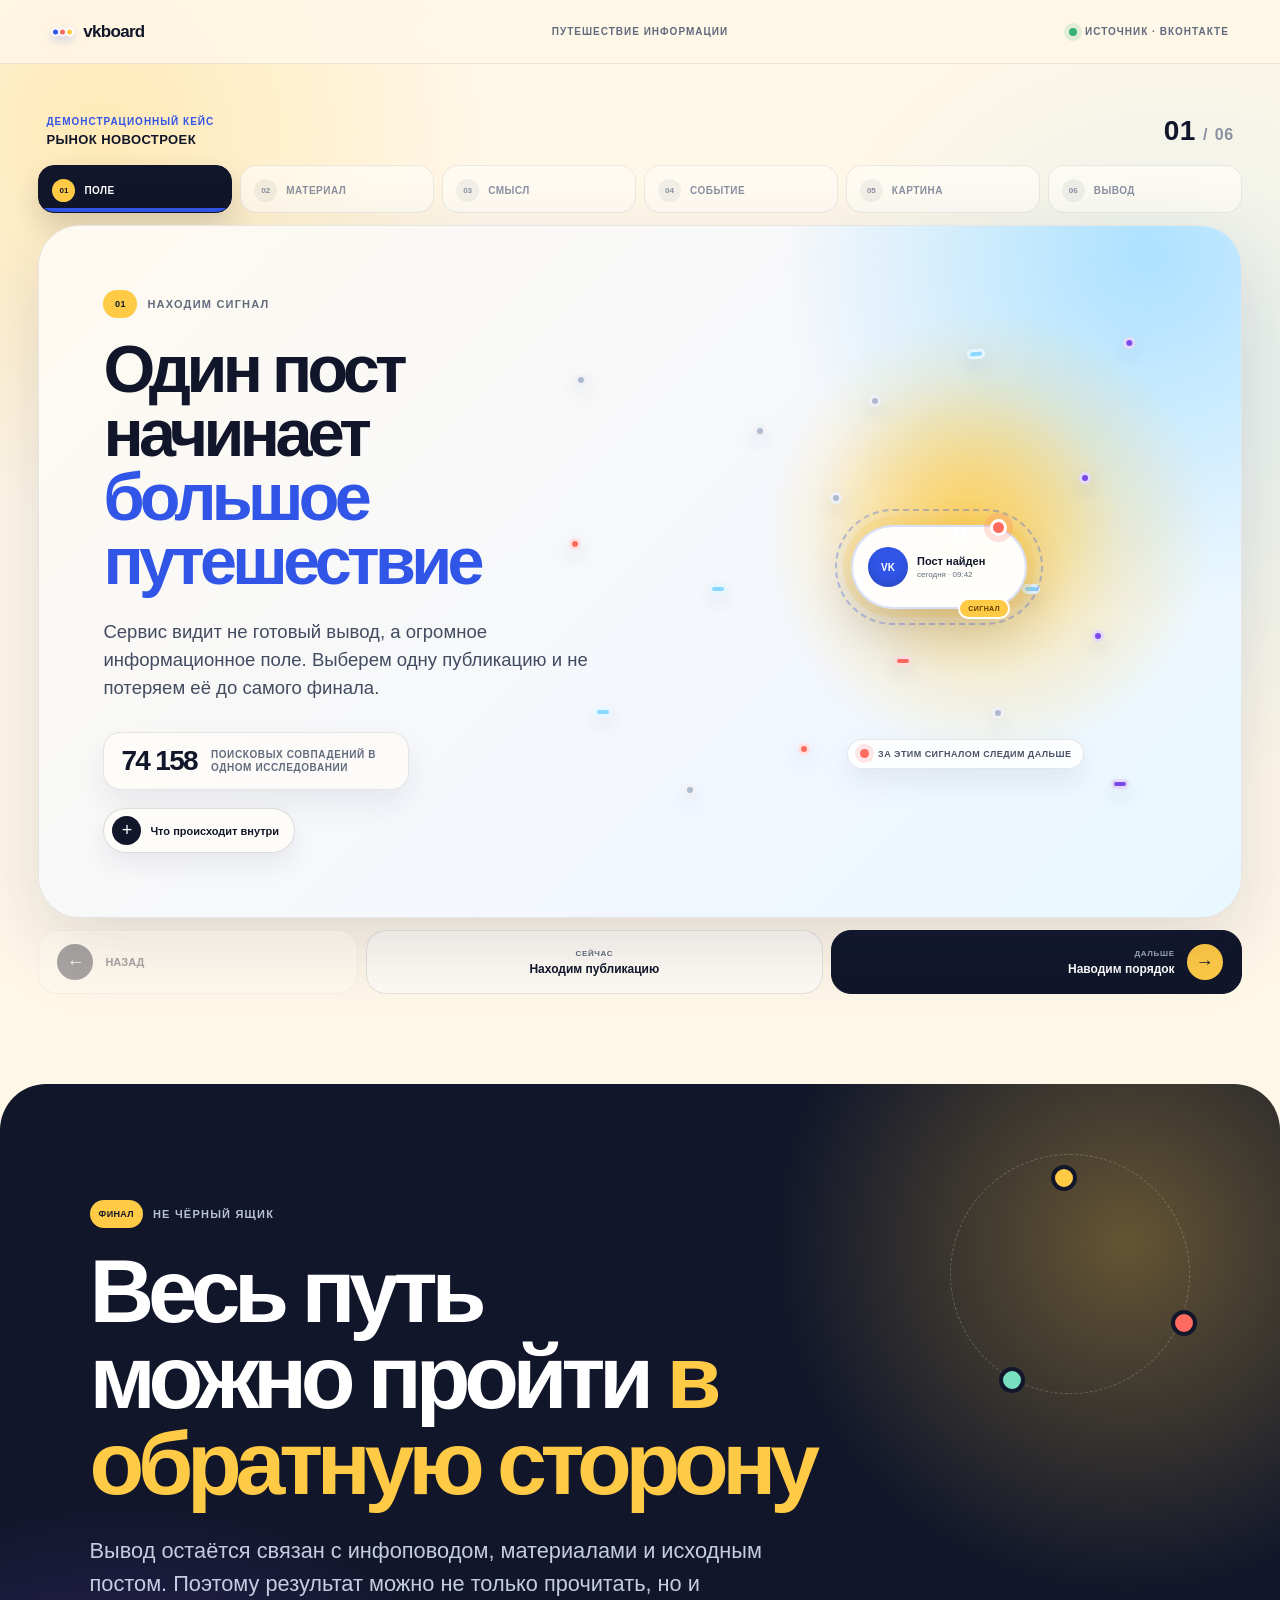
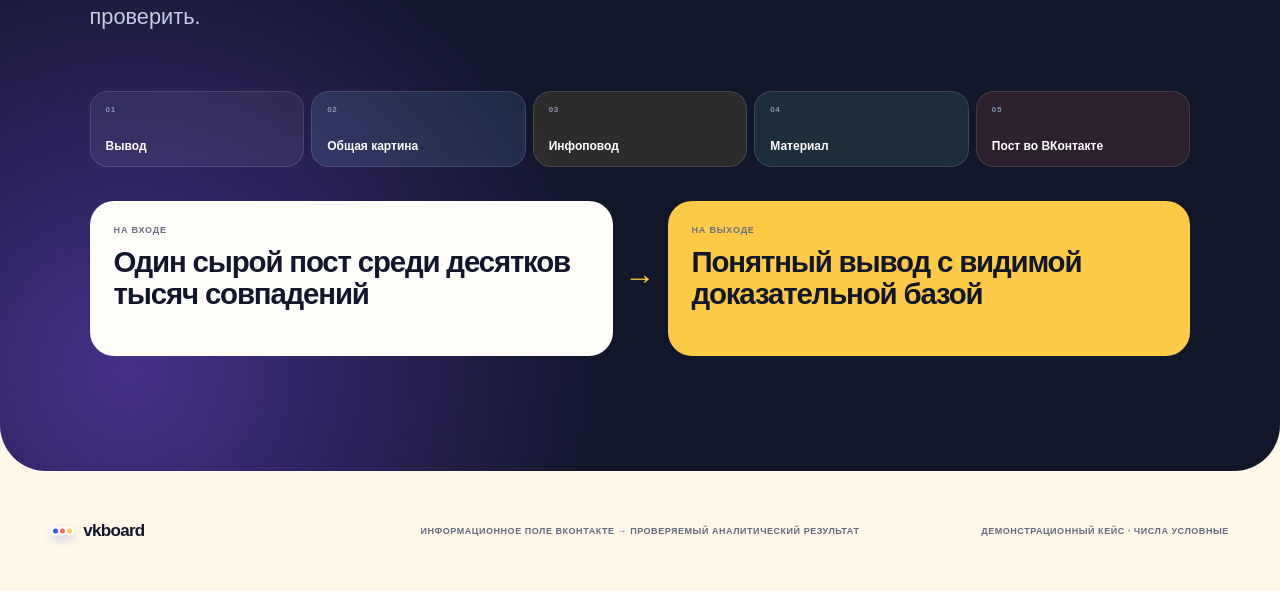
==== web/service-flow/v2/index.html @ 30c7b498 "Publish mobile-first service flow v2" ====
<!doctype html>
<html lang="ru">
  <head>
    <meta charset="utf-8" />
    <meta name="viewport" content="width=device-width, initial-scale=1" />
    <meta
      http-equiv="Content-Security-Policy"
      content="default-src 'none'; base-uri 'none'; form-action 'none'; connect-src 'none'; img-src 'self' data:; font-src 'self'; script-src 'self'; style-src 'self'; object-src 'none'; frame-src 'none'; media-src 'none'; worker-src 'none'; manifest-src 'none'"
    />
    <meta name="referrer" content="no-referrer" />
    <meta
      name="description"
      content="Путь одного поста во ВКонтакте — от поискового совпадения до проверяемого аналитического вывода vkboard."
    />
    <meta name="theme-color" content="#fff7e6" />
    <title>Как работает vkboard — путешествие одной публикации</title>
    <link rel="stylesheet" href="./styles.css" />
    <script src="./script.js" defer></script>
  </head>
  <body data-stage="0" data-direction="next">
    <a class="skip-link" href="#journey">Перейти к истории</a>

    <header class="site-header">
      <a class="brand" href="#journey" aria-label="vkboard — к началу истории">
        <span class="brand-mark" aria-hidden="true"><i></i><i></i><i></i></span>
        <span>vkboard</span>
      </a>
      <p class="header-note">Путешествие информации</p>
      <p class="header-source"><span aria-hidden="true"></span> Источник · ВКонтакте</p>
    </header>

    <main>
      <section class="journey" id="journey" aria-labelledby="journey-title">
        <div class="journey-shell">
          <div class="journey-topline">
            <div>
              <p class="route-kicker">Демонстрационный кейс</p>
              <p class="route-topic">Рынок новостроек</p>
            </div>
            <p class="route-counter" aria-live="polite">
              <span id="stage-number">01</span><i>/</i>06
            </p>
          </div>

          <ol class="stage-progress" aria-label="Этапы пути информации">
            <li class="is-active">
              <button type="button" data-stage-target="0" aria-current="step">
                <span>01</span><strong>Поле</strong>
              </button>
            </li>
            <li>
              <button type="button" data-stage-target="1">
                <span>02</span><strong>Материал</strong>
              </button>
            </li>
            <li>
              <button type="button" data-stage-target="2">
                <span>03</span><strong>Смысл</strong>
              </button>
            </li>
            <li>
              <button type="button" data-stage-target="3">
                <span>04</span><strong>Событие</strong>
              </button>
            </li>
            <li>
              <button type="button" data-stage-target="4">
                <span>05</span><strong>Картина</strong>
              </button>
            </li>
            <li>
              <button type="button" data-stage-target="5">
                <span>06</span><strong>Вывод</strong>
              </button>
            </li>
          </ol>

          <div class="stage-viewport" aria-live="polite">
            <article class="step story-stage stage-field is-active" data-stage="0">
              <div class="stage-copy">
                <p class="eyebrow"><span>01</span> Находим сигнал</p>
                <h1 id="journey-title">Один пост начинает <em>большое путешествие</em></h1>
                <p class="stage-lead">
                  Сервис видит не готовый вывод, а огромное информационное поле.
                  Выберем одну публикацию и не потеряем её до самого финала.
                </p>
                <div class="stage-fact">
                  <strong>74 158</strong>
                  <span>поисковых совпадений в одном исследовании</span>
                </div>
              </div>

              <div class="stage-visual field-visual" aria-hidden="true">
                <div class="field-sun"></div>
                <div class="field-cloud">
                  <i></i><i></i><i></i><i></i><i></i><i></i><i></i><i></i><i></i>
                  <i></i><i></i><i></i><i></i><i></i><i></i><i></i><i></i><i></i>
                </div>
                <p class="visual-callout callout-field"><span></span> За этим сигналом следим дальше</p>
                <div class="traveler-anchor anchor-field" data-traveler-anchor>
                  <article class="tracked-card">
                    <span class="traveler-orbit"></span>
                    <span class="traveler-spark" aria-hidden="true"></span>
                    <div class="traveler-core">
                      <span class="traveler-icon">VK</span>
                      <p>
                        <strong id="traveler-title">Пост найден</strong>
                        <small id="traveler-note">сегодня · 09:42</small>
                      </p>
                    </div>
                    <span class="traveler-status" id="traveler-status">Сигнал</span>
                  </article>
                </div>
              </div>

              <button
                class="details-trigger"
                type="button"
                data-details="0"
                aria-haspopup="dialog"
                aria-controls="stage-details"
              >
                <span aria-hidden="true">+</span> Что происходит внутри
              </button>
            </article>

            <article class="step story-stage stage-material" data-stage="1" aria-hidden="true">
              <div class="stage-copy">
                <p class="eyebrow"><span>02</span> Наводим порядок</p>
                <h2>Из шума получается <em>полезный материал</em></h2>
                <p class="stage-lead">
                  Сервис очищает текст, проверяет связь с темой и складывает точные
                  повторы вместе — без потери истории распространения.
                </p>
                <ul class="stage-pills" aria-label="Результат этапа">
                  <li>релевантно теме</li>
                  <li>1 · Уникальный материал</li>
                  <li>5 размещений</li>
                  <li>4 источника</li>
                </ul>
              </div>

              <div class="stage-visual material-visual" aria-hidden="true">
                <div class="echo-card echo-one"><i></i><i></i><i></i></div>
                <div class="echo-card echo-two"><i></i><i></i><i></i></div>
                <div class="echo-card echo-three"><i></i><i></i><i></i></div>
                <div class="echo-card echo-four"><i></i><i></i><i></i></div>
                <div class="filter-ring"><span>повторы вместе</span></div>
                <div class="traveler-anchor anchor-material" data-traveler-anchor></div>
                <p class="visual-callout callout-material">Пять размещений <b>≠</b> пять фактов</p>
              </div>

              <button
                class="details-trigger"
                type="button"
                data-details="1"
                aria-haspopup="dialog"
                aria-controls="stage-details"
              >
                <span aria-hidden="true">+</span> Что происходит внутри
              </button>
            </article>

            <article class="step story-stage stage-meaning" data-stage="2" aria-hidden="true">
              <div class="stage-copy">
                <p class="eyebrow"><span>03</span> Добавляем смысл</p>
                <h2>Текст обретает <em>характер</em></h2>
                <p class="stage-lead">
                  Публикация становится структурированной информацией: понятно,
                  о чём она, для кого и в каком контексте важна.
                </p>
                <p class="stage-quote">Не просто набор слов — часть исследуемой темы.</p>
              </div>

              <div class="stage-visual meaning-visual" aria-hidden="true">
                <div class="meaning-orbit orbit-a"></div>
                <div class="meaning-orbit orbit-b"></div>
                <span class="meaning-chip chip-a">Доступность покупки</span>
                <span class="meaning-chip chip-b">Ипотека</span>
                <span class="meaning-chip chip-c">Покупатели жилья</span>
                <span class="meaning-chip chip-d">Москва</span>
                <span class="meaning-chip chip-e">Анализ рынка</span>
                <div class="traveler-anchor anchor-meaning" data-traveler-anchor></div>
              </div>

              <button
                class="details-trigger"
                type="button"
                data-details="2"
                aria-haspopup="dialog"
                aria-controls="stage-details"
              >
                <span aria-hidden="true">+</span> Что происходит внутри
              </button>
            </article>

            <article class="step story-stage stage-event" data-stage="3" aria-hidden="true">
              <div class="stage-copy">
                <p class="eyebrow"><span>04</span> Собираем событие</p>
                <h2>Разные тексты. <em>Один инфоповод.</em></h2>
                <p class="stage-lead">
                  Другие источники рассказывают о том же своими словами. Сервис
                  притягивает связанные материалы и собирает событие целиком.
                </p>
                <div class="event-stats">
                  <p><strong>8</strong><span>материалов</span></p>
                  <p><strong>17</strong><span>размещений</span></p>
                  <p><strong>11</strong><span>источников</span></p>
                </div>
              </div>

              <div class="stage-visual event-visual" aria-hidden="true">
                <div class="event-ray ray-a"></div>
                <div class="event-ray ray-b"></div>
                <div class="event-ray ray-c"></div>
                <article class="source-bubble bubble-a"><span>Медиа</span><strong>Спрос на ипотеку охлаждается</strong></article>
                <article class="source-bubble bubble-b"><span>Эксперт</span><strong>Одобрение кредита стало сложнее</strong></article>
                <article class="source-bubble bubble-c"><span>Сообщество</span><strong>Покупатели обсуждают отказы</strong></article>
                <div class="traveler-anchor anchor-event" data-traveler-anchor></div>
                <p class="event-name"><span>Инфоповод</span> Банки стали чаще отказывать покупателям в ипотеке</p>
              </div>

              <button
                class="details-trigger"
                type="button"
                data-details="3"
                aria-haspopup="dialog"
                aria-controls="stage-details"
              >
                <span aria-hidden="true">+</span> Что происходит внутри
              </button>
            </article>

            <article class="step story-stage stage-map" data-stage="4" aria-hidden="true">
              <div class="stage-copy">
                <p class="eyebrow"><span>05</span> Меняем масштаб</p>
                <h2>Теперь видно <em>всю повестку</em></h2>
                <p class="stage-lead">
                  Камера отъезжает: один инфоповод становится узлом большой карты.
                  Наш материал остаётся подсвеченным внутри своего направления.
                </p>
                <div class="scale-story" aria-label="Масштаб исследования">
                  <span><strong>74 158</strong> совпадений</span>
                  <i>→</i>
                  <span><strong>1 000</strong> материалов</span>
                  <i>→</i>
                  <span><strong>287</strong> инфоповодов</span>
                </div>
              </div>

              <div class="stage-visual map-visual" aria-hidden="true">
                <div class="agenda-island island-trust"><strong>Доверие</strong><i></i><i></i><i></i><i></i></div>
                <div class="agenda-island island-access"><strong>Доступность покупки</strong><i></i><i></i><i></i><i></i><i></i></div>
                <div class="agenda-island island-future"><strong>Будущая среда</strong><i></i><i></i><i></i></div>
                <div class="traveler-anchor anchor-map" data-traveler-anchor></div>
                <p class="visual-callout callout-map"><span></span> Наш материал всё ещё здесь</p>
              </div>

              <button
                class="details-trigger"
                type="button"
                data-details="4"
                aria-haspopup="dialog"
                aria-controls="stage-details"
              >
                <span aria-hidden="true">+</span> Что происходит внутри
              </button>
            </article>

            <article class="step story-stage stage-insight" data-stage="5" aria-hidden="true">
              <div class="stage-copy">
                <p class="eyebrow"><span>06</span> Получаем решение</p>
                <h2>Картина становится <em>понятным действием</em></h2>
                <p class="stage-lead">
                  Ценность не в классификации самой по себе. Сервис связывает
                  наблюдение, его смысл для задачи и возможный следующий шаг.
                </p>
                <p class="proof-note"><span>✓</span> Доказательная база · источник вывода можно открыть и проверить</p>
              </div>

              <div class="stage-visual insight-visual" aria-hidden="true">
                <div class="insight-card insight-observe">
                  <span>Что происходит</span>
                  <p>Покупателей волнует не только цена, но и доступность всей покупки.</p>
                </div>
                <div class="insight-connector">↓</div>
                <div class="insight-card insight-meaning">
                  <span>Что это значит</span>
                  <p>Цена за метр не отвечает на главный вопрос покупателя.</p>
                </div>
                <div class="insight-connector">↓</div>
                <div class="insight-card insight-action">
                  <span>Что с этим делать</span>
                  <p>Показывать взнос, платёж и варианты для разных бюджетов.</p>
                </div>
                <div class="traveler-anchor anchor-insight" data-traveler-anchor></div>
              </div>

              <button
                class="details-trigger"
                type="button"
                data-details="5"
                aria-haspopup="dialog"
                aria-controls="stage-details"
              >
                <span aria-hidden="true">+</span> Что происходит внутри
              </button>
            </article>
          </div>

          <nav class="journey-controls" aria-label="Управление историей">
            <button class="journey-prev" type="button" disabled>
              <span aria-hidden="true">←</span><strong>Назад</strong>
            </button>
            <p class="journey-caption">
              <span>Сейчас</span>
              <strong id="stage-caption">Находим публикацию</strong>
            </p>
            <button class="journey-next" type="button">
              <span><small>Дальше</small><strong id="next-caption">Наводим порядок</strong></span>
              <b aria-hidden="true">→</b>
            </button>
          </nav>

          <p class="gesture-hint"><span aria-hidden="true">↔</span> На телефоне можно листать сцены свайпом</p>
        </div>
      </section>

      <dialog
        class="details-dialog"
        id="stage-details"
        aria-labelledby="details-title"
        aria-describedby="details-lead"
      >
        <div class="details-dialog-inner">
          <div class="details-dialog-head">
            <p id="details-eyebrow">Технология этапа</p>
            <button class="details-close" type="button" aria-label="Закрыть окно">
              <span aria-hidden="true">×</span>
            </button>
          </div>

          <h2 id="details-title"></h2>
          <p class="details-lead" id="details-lead"></p>

          <div class="details-transform" aria-label="Преобразование информации">
            <div><span>На входе</span><strong id="details-input"></strong></div>
            <b aria-hidden="true">→</b>
            <div><span>На выходе</span><strong id="details-output"></strong></div>
          </div>

          <ul class="details-points" id="details-points"></ul>
          <p class="details-note" id="details-note"></p>
        </div>
      </dialog>

      <section class="closing" aria-labelledby="closing-title">
        <div class="closing-orbit" aria-hidden="true"><i></i><i></i><i></i></div>
        <p class="eyebrow"><span>Финал</span> Не чёрный ящик</p>
        <h2 id="closing-title">Весь путь можно пройти <em>в обратную сторону</em></h2>
        <p class="closing-lead">
          Вывод остаётся связан с инфоповодом, материалами и исходным постом.
          Поэтому результат можно не только прочитать, но и проверить.
        </p>

        <ol class="traceback">
          <li><span>01</span>Вывод</li>
          <li><span>02</span>Общая картина</li>
          <li><span>03</span>Инфоповод</li>
          <li><span>04</span>Материал</li>
          <li><span>05</span>Пост во ВКонтакте</li>
        </ol>

        <div class="before-after">
          <article>
            <p>На входе</p>
            <strong>Один сырой пост среди десятков тысяч совпадений</strong>
          </article>
          <span aria-hidden="true">→</span>
          <article>
            <p>На выходе</p>
            <strong>Понятный вывод с видимой доказательной базой</strong>
          </article>
        </div>
      </section>
    </main>

    <footer>
      <a class="brand" href="#journey">
        <span class="brand-mark" aria-hidden="true"><i></i><i></i><i></i></span>
        <span>vkboard</span>
      </a>
      <p>Информационное поле ВКонтакте → проверяемый аналитический результат</p>
      <p class="footer-note">Демонстрационный кейс · числа условные</p>
    </footer>
  </body>
</html>
---- web/service-flow/v2/styles.css ----
:root {
  color-scheme: light;
  --paper: #fff7e8;
  --paper-bright: #fffdf7;
  --ink: #11162a;
  --muted: #626a7d;
  --line: rgba(17, 22, 42, 0.12);
  --cobalt: #3155e7;
  --cobalt-dark: #1e36a4;
  --violet: #7a49e8;
  --coral: #ff6b5f;
  --sun: #ffca45;
  --mint: #79dfbf;
  --sky: #8ad7ff;
  --white: #fffdf9;
  --shadow: 0 28px 80px rgba(31, 38, 76, 0.14);
  --ease-pop: cubic-bezier(0.2, 0.9, 0.25, 1);
  font-family:
    Inter, ui-sans-serif, -apple-system, BlinkMacSystemFont, "Segoe UI",
    sans-serif;
  font-synthesis: none;
}

* {
  box-sizing: border-box;
}

html {
  scroll-behavior: smooth;
}

body {
  margin: 0;
  color: var(--ink);
  background:
    radial-gradient(circle at 8% 6%, rgba(255, 202, 69, 0.3), transparent 24rem),
    radial-gradient(circle at 92% 18%, rgba(138, 215, 255, 0.23), transparent 25rem),
    var(--paper);
  overflow-x: clip;
}

body.dialog-open {
  overflow: hidden;
}

button,
a {
  color: inherit;
}

button {
  font: inherit;
}

p,
h1,
h2,
h3,
ol,
ul,
dl,
dd {
  margin: 0;
}

.skip-link {
  position: fixed;
  z-index: 100;
  top: 10px;
  left: 10px;
  padding: 10px 14px;
  border-radius: 10px;
  color: white;
  background: var(--ink);
  transform: translateY(-160%);
  transition: transform 160ms ease;
}

.skip-link:focus {
  transform: translateY(0);
}

.site-header {
  position: sticky;
  z-index: 30;
  top: 0;
  display: grid;
  grid-template-columns: 1fr auto 1fr;
  align-items: center;
  min-height: 64px;
  padding: 0 clamp(18px, 4vw, 64px);
  border-bottom: 1px solid rgba(17, 22, 42, 0.08);
  background: rgba(255, 247, 232, 0.82);
  backdrop-filter: blur(18px);
}

.brand {
  display: inline-flex;
  align-items: center;
  gap: 10px;
  width: max-content;
  font-size: 17px;
  font-weight: 820;
  letter-spacing: -0.04em;
  text-decoration: none;
}

.brand-mark {
  position: relative;
  display: block;
  width: 22px;
  height: 18px;
}

.brand-mark i {
  position: absolute;
  top: 50%;
  width: 9px;
  height: 9px;
  border: 2px solid var(--white);
  border-radius: 50%;
  background: var(--cobalt);
  box-shadow: 0 4px 10px rgba(49, 85, 231, 0.22);
  transform: translateY(-50%);
}

.brand-mark i:nth-child(1) { left: 0; }
.brand-mark i:nth-child(2) { left: 7px; background: var(--coral); }
.brand-mark i:nth-child(3) { left: 14px; background: var(--sun); }

.header-note,
.header-source,
.route-kicker,
.route-topic {
  font-size: 10px;
  font-weight: 780;
  letter-spacing: 0.1em;
  text-transform: uppercase;
}

.header-note {
  color: var(--muted);
}

.header-source {
  justify-self: end;
  display: flex;
  align-items: center;
  gap: 8px;
  color: var(--muted);
}

.header-source span {
  width: 8px;
  height: 8px;
  border-radius: 50%;
  background: #37af78;
  box-shadow: 0 0 0 5px rgba(55, 175, 120, 0.14);
}

.journey {
  padding: clamp(24px, 4vw, 58px) clamp(12px, 3vw, 42px) 90px;
}

.journey-shell {
  max-width: 1420px;
  margin: 0 auto;
}

.journey-topline {
  display: flex;
  align-items: flex-end;
  justify-content: space-between;
  padding: 0 8px 18px;
}

.route-kicker {
  margin-bottom: 5px;
  color: var(--cobalt);
}

.route-topic {
  color: var(--ink);
  font-size: 13px;
  letter-spacing: 0.03em;
}

.route-counter {
  display: flex;
  align-items: baseline;
  gap: 7px;
  color: #8b91a1;
  font-size: 16px;
  font-weight: 820;
  letter-spacing: 0.03em;
}

.route-counter span {
  color: var(--ink);
  font-size: 28px;
}

.route-counter i {
  font-style: normal;
}

.stage-progress {
  display: grid;
  grid-template-columns: repeat(6, minmax(0, 1fr));
  gap: 8px;
  margin: 0 0 12px;
  padding: 0;
  list-style: none;
}

.stage-progress button {
  position: relative;
  display: flex;
  align-items: center;
  gap: 9px;
  width: 100%;
  min-height: 48px;
  padding: 12px 13px 10px;
  overflow: hidden;
  border: 1px solid rgba(17, 22, 42, 0.08);
  border-radius: 16px;
  color: #8a90a0;
  background: rgba(255, 253, 249, 0.62);
  cursor: pointer;
  transition:
    color 220ms ease,
    background-color 220ms ease,
    border-color 220ms ease,
    transform 220ms var(--ease-pop);
}

.stage-progress button::after {
  position: absolute;
  right: 0;
  bottom: 0;
  left: 0;
  height: 4px;
  background: var(--cobalt);
  content: "";
  transform: scaleX(0);
  transform-origin: left;
  transition: transform 320ms var(--ease-pop);
}

.stage-progress button:hover {
  color: var(--ink);
  transform: translateY(-2px);
}

.stage-progress button:focus-visible,
.journey-controls button:focus-visible,
.details-trigger:focus-visible,
.details-close:focus-visible {
  outline: 3px solid var(--sun);
  outline-offset: 3px;
}

.stage-progress span {
  display: grid;
  place-items: center;
  width: 23px;
  height: 23px;
  border-radius: 50%;
  color: inherit;
  background: rgba(17, 22, 42, 0.05);
  font-size: 8px;
  font-weight: 820;
}

.stage-progress strong {
  font-size: 10px;
  letter-spacing: 0.05em;
  text-transform: uppercase;
}

.stage-progress li.is-complete button {
  color: var(--cobalt-dark);
  border-color: rgba(49, 85, 231, 0.14);
  background: rgba(232, 236, 255, 0.78);
}

.stage-progress li.is-active button {
  color: white;
  border-color: var(--ink);
  background: var(--ink);
  box-shadow: 0 12px 28px rgba(17, 22, 42, 0.16);
}

.stage-progress li.is-active button::after,
.stage-progress li.is-complete button::after {
  transform: scaleX(1);
}

.stage-progress li.is-active span {
  color: var(--ink);
  background: var(--sun);
}

.stage-viewport {
  position: relative;
  display: grid;
  overflow: hidden;
  border: 1px solid rgba(17, 22, 42, 0.1);
  border-radius: 42px;
  background: var(--white);
  box-shadow: var(--shadow);
  isolation: isolate;
  touch-action: pan-y pinch-zoom;
}

.stage-viewport::before {
  position: absolute;
  z-index: 0;
  inset: 0;
  opacity: 0.28;
  background-image:
    linear-gradient(rgba(17, 22, 42, 0.06) 1px, transparent 1px),
    linear-gradient(90deg, rgba(17, 22, 42, 0.06) 1px, transparent 1px);
  background-size: 46px 46px;
  content: "";
  mask-image: linear-gradient(to right, transparent, black 20%, black 80%, transparent);
}

.story-stage {
  position: relative;
  z-index: 1;
  grid-area: 1 / 1;
  display: grid;
  grid-template-columns: repeat(12, minmax(0, 1fr));
  grid-template-rows: 1fr auto;
  gap: 18px;
  min-height: clamp(640px, 70vh, 760px);
  padding: clamp(36px, 5vw, 74px);
  opacity: 0;
  visibility: hidden;
  pointer-events: none;
  transform: translateX(5%);
  transition:
    opacity 420ms ease,
    transform 520ms var(--ease-pop),
    visibility 0s linear 520ms;
}

body[data-direction="prev"] .story-stage:not(.is-active) {
  transform: translateX(-5%);
}

.story-stage.is-active {
  z-index: 3;
  opacity: 1;
  visibility: visible;
  pointer-events: auto;
  transform: translateX(0);
  transition-delay: 80ms, 0s, 0s;
}

.stage-field {
  background:
    radial-gradient(circle at 79% 45%, rgba(255, 202, 69, 0.58), transparent 22%),
    radial-gradient(circle at 92% 4%, rgba(138, 215, 255, 0.68), transparent 28%),
    linear-gradient(135deg, #fffaf0, #f3f7ff 64%, #e8f8ff);
}

.stage-material {
  background:
    radial-gradient(circle at 76% 46%, rgba(121, 223, 191, 0.58), transparent 26%),
    radial-gradient(circle at 8% 92%, rgba(255, 202, 69, 0.28), transparent 26%),
    linear-gradient(130deg, #f8fff8, #effcf8 56%, #e5f8f3);
}

.stage-meaning {
  background:
    radial-gradient(circle at 78% 43%, rgba(122, 73, 232, 0.27), transparent 28%),
    radial-gradient(circle at 91% 90%, rgba(255, 107, 95, 0.3), transparent 22%),
    linear-gradient(130deg, #fff8f5, #f7f1ff 58%, #f0e7ff);
}

.stage-event {
  color: white;
  background:
    radial-gradient(circle at 76% 45%, rgba(255, 202, 69, 0.36), transparent 26%),
    radial-gradient(circle at 10% 90%, rgba(122, 73, 232, 0.46), transparent 32%),
    linear-gradient(130deg, #141c39, #1c2854 60%, #253675);
}

.stage-map {
  background:
    radial-gradient(circle at 68% 32%, rgba(138, 215, 255, 0.5), transparent 24%),
    radial-gradient(circle at 85% 82%, rgba(255, 202, 69, 0.4), transparent 30%),
    linear-gradient(130deg, #f7fbff, #eef9ff 55%, #fff9e7);
}

.stage-insight {
  background:
    radial-gradient(circle at 77% 44%, rgba(255, 107, 95, 0.38), transparent 26%),
    radial-gradient(circle at 92% 8%, rgba(255, 202, 69, 0.5), transparent 28%),
    linear-gradient(130deg, #fff9ed, #fff4ed 56%, #ffe8df);
}

.stage-copy {
  position: relative;
  z-index: 8;
  grid-column: 1 / 7;
  grid-row: 1;
  align-self: center;
  max-width: 680px;
}

.eyebrow {
  display: flex;
  align-items: center;
  gap: 10px;
  margin-bottom: 20px;
  color: var(--muted);
  font-size: 11px;
  font-weight: 820;
  letter-spacing: 0.11em;
  text-transform: uppercase;
}

.stage-event .eyebrow {
  color: #b9c5eb;
}

.eyebrow span {
  display: grid;
  place-items: center;
  min-width: 34px;
  height: 28px;
  padding: 0 9px;
  border-radius: 999px;
  color: var(--ink);
  background: var(--sun);
  font-size: 9px;
  letter-spacing: 0.04em;
}

h1,
h2 {
  max-width: 760px;
  font-size: clamp(48px, 5.2vw, 78px);
  font-weight: 790;
  line-height: 0.96;
  letter-spacing: -0.07em;
  text-wrap: balance;
}

h2 {
  font-size: clamp(46px, 4.8vw, 72px);
}

h1 em,
h2 em {
  color: var(--cobalt);
  font-style: normal;
}

.stage-material h2 em { color: #16805b; }
.stage-meaning h2 em { color: var(--violet); }
.stage-event h2 em { color: var(--sun); }
.stage-map h2 em { color: #0879ad; }
.stage-insight h2 em { color: #d64237; }

.stage-lead {
  max-width: 590px;
  margin-top: 24px;
  color: #424b60;
  font-size: clamp(17px, 1.45vw, 21px);
  line-height: 1.52;
}

.stage-event .stage-lead {
  color: #c7d0eb;
}

.stage-fact {
  display: flex;
  align-items: center;
  gap: 14px;
  width: max-content;
  max-width: 100%;
  margin-top: 30px;
  padding: 12px 17px;
  border: 1px solid rgba(17, 22, 42, 0.1);
  border-radius: 18px;
  background: rgba(255, 253, 249, 0.75);
  box-shadow: 0 14px 30px rgba(31, 38, 76, 0.08);
}

.stage-fact strong {
  font-size: 28px;
  letter-spacing: -0.06em;
}

.stage-fact span {
  max-width: 180px;
  color: var(--muted);
  font-size: 10px;
  font-weight: 760;
  line-height: 1.35;
  letter-spacing: 0.06em;
  text-transform: uppercase;
}

.stage-pills {
  display: flex;
  flex-wrap: wrap;
  gap: 8px;
  max-width: 520px;
  margin: 28px 0 0;
  padding: 0;
  list-style: none;
}

.stage-pills li {
  padding: 9px 12px;
  border: 1px solid rgba(22, 128, 91, 0.18);
  border-radius: 999px;
  color: #145f47;
  background: rgba(255, 255, 255, 0.66);
  font-size: 11px;
  font-weight: 760;
}

.stage-quote,
.proof-note {
  display: flex;
  align-items: center;
  width: max-content;
  max-width: 520px;
  margin-top: 28px;
  padding: 13px 16px;
  border-radius: 16px;
  color: #4b2a8a;
  background: rgba(255, 255, 255, 0.68);
  font-size: 13px;
  font-weight: 720;
  line-height: 1.4;
  box-shadow: 0 13px 30px rgba(67, 37, 120, 0.08);
}

.proof-note {
  gap: 10px;
  color: #7a2a23;
}

.proof-note span {
  display: grid;
  place-items: center;
  flex: 0 0 auto;
  width: 25px;
  height: 25px;
  border-radius: 50%;
  color: white;
  background: #2fa779;
}

.event-stats {
  display: flex;
  width: min(500px, 100%);
  margin-top: 28px;
  padding: 12px 10px;
  border: 1px solid rgba(255, 255, 255, 0.13);
  border-radius: 18px;
  background: rgba(255, 255, 255, 0.07);
  backdrop-filter: blur(10px);
}

.event-stats p {
  display: flex;
  flex: 1;
  flex-direction: column;
  gap: 3px;
  padding: 0 10px;
  border-right: 1px solid rgba(255, 255, 255, 0.14);
}

.event-stats p:last-child { border: 0; }
.event-stats strong { color: var(--sun); font-size: 24px; letter-spacing: -0.04em; }
.event-stats span { color: #b9c5e6; font-size: 8px; font-weight: 760; letter-spacing: 0.08em; text-transform: uppercase; }

.scale-story {
  display: flex;
  align-items: center;
  gap: 8px;
  width: max-content;
  max-width: 100%;
  margin-top: 28px;
  padding: 11px 14px;
  border-radius: 17px;
  background: rgba(255, 255, 255, 0.74);
  box-shadow: 0 14px 32px rgba(31, 38, 76, 0.08);
}

.scale-story span {
  display: flex;
  flex-direction: column;
  color: var(--muted);
  font-size: 8px;
  font-weight: 740;
  text-transform: uppercase;
}

.scale-story strong {
  margin-bottom: 2px;
  color: var(--ink);
  font-size: 17px;
  letter-spacing: -0.03em;
}

.scale-story i {
  color: #a7adba;
  font-style: normal;
}

.stage-visual {
  position: relative;
  z-index: 4;
  grid-column: 5 / 13;
  grid-row: 1 / 3;
  align-self: stretch;
  min-height: 520px;
}

.details-trigger {
  position: relative;
  z-index: 10;
  grid-column: 1 / 6;
  grid-row: 2;
  justify-self: start;
  display: inline-flex;
  align-items: center;
  gap: 9px;
  min-height: 44px;
  padding: 7px 15px 7px 8px;
  border: 1px solid rgba(17, 22, 42, 0.14);
  border-radius: 999px;
  color: var(--ink);
  background: rgba(255, 253, 249, 0.86);
  box-shadow: 0 10px 24px rgba(31, 38, 76, 0.08);
  cursor: pointer;
  font-size: 11px;
  font-weight: 760;
  transition: transform 200ms var(--ease-pop), box-shadow 200ms ease;
}

.details-trigger:hover {
  box-shadow: 0 14px 30px rgba(31, 38, 76, 0.13);
  transform: translateY(-2px);
}

.details-trigger span {
  display: grid;
  place-items: center;
  width: 29px;
  height: 29px;
  border-radius: 50%;
  color: white;
  background: var(--ink);
  font-size: 18px;
  font-weight: 420;
}

.stage-event .details-trigger {
  color: white;
  border-color: rgba(255, 255, 255, 0.18);
  background: rgba(255, 255, 255, 0.1);
}

.stage-event .details-trigger span {
  color: var(--ink);
  background: var(--sun);
}

/* The same information object is re-parented into the active scene. */
.traveler-anchor {
  position: absolute;
  z-index: 9;
  display: grid;
  place-items: center;
  width: 220px;
  height: 160px;
}

.tracked-card {
  position: relative;
  display: flex;
  align-items: center;
  gap: 11px;
  width: 176px;
  min-height: 84px;
  padding: 13px 15px;
  border: 2px solid rgba(49, 85, 231, 0.18);
  border-radius: 999px;
  color: var(--ink);
  background: rgba(255, 255, 255, 0.96);
  box-shadow:
    0 22px 50px rgba(35, 47, 106, 0.2),
    0 0 0 8px rgba(255, 202, 69, 0.23);
  transform-origin: center;
  transition:
    width 500ms var(--ease-pop),
    min-height 500ms var(--ease-pop),
    border-radius 500ms var(--ease-pop),
    background-color 400ms ease,
    color 400ms ease,
    transform 500ms var(--ease-pop),
    box-shadow 500ms ease;
  view-transition-name: traveler;
}

.tracked-card.is-arriving {
  animation: traveler-arrive 620ms var(--ease-pop) both;
}

@keyframes traveler-arrive {
  0% { opacity: 0; transform: scale(0.72) rotate(-8deg); }
  65% { opacity: 1; transform: scale(1.06) rotate(2deg); }
  100% { opacity: 1; transform: scale(1) rotate(0); }
}

.traveler-orbit {
  position: absolute;
  z-index: -1;
  inset: -18px;
  border: 2px dashed rgba(49, 85, 231, 0.32);
  border-radius: inherit;
  animation: orbit-spin 10s linear infinite;
}

@keyframes orbit-spin {
  to { transform: rotate(360deg); }
}

.traveler-spark {
  position: absolute;
  top: -8px;
  right: 18px;
  width: 17px;
  height: 17px;
  border: 3px solid white;
  border-radius: 50%;
  background: var(--coral);
  box-shadow: 0 0 0 6px rgba(255, 107, 95, 0.2);
}

.traveler-core {
  display: flex;
  align-items: center;
  gap: 9px;
  min-width: 0;
}

.traveler-icon {
  display: grid;
  flex: 0 0 auto;
  place-items: center;
  width: 40px;
  height: 40px;
  border-radius: 50%;
  color: white;
  background: var(--cobalt);
  font-size: 10px;
  font-weight: 850;
  box-shadow: inset 0 -5px 9px rgba(0, 0, 0, 0.12);
  transition: background-color 400ms ease, transform 500ms var(--ease-pop);
}

.traveler-core p {
  display: flex;
  min-width: 0;
  flex-direction: column;
  gap: 3px;
}

.traveler-core strong {
  font-size: 11px;
  line-height: 1.15;
  white-space: nowrap;
}

.traveler-core small {
  color: var(--muted);
  font-size: 8px;
  white-space: nowrap;
}

.traveler-status {
  position: absolute;
  right: 15px;
  bottom: -12px;
  padding: 5px 8px;
  border: 2px solid white;
  border-radius: 999px;
  color: #623b00;
  background: var(--sun);
  font-size: 7px;
  font-weight: 850;
  letter-spacing: 0.06em;
  text-transform: uppercase;
  white-space: nowrap;
}

body[data-stage="1"] .tracked-card {
  width: 194px;
  min-height: 96px;
  border-radius: 30px;
  border-color: rgba(22, 128, 91, 0.22);
  box-shadow: 0 22px 50px rgba(25, 102, 77, 0.18), 0 0 0 9px rgba(121, 223, 191, 0.28);
}

body[data-stage="1"] .traveler-icon { background: #16805b; transform: rotate(-6deg); }
body[data-stage="1"] .traveler-orbit { border-color: rgba(22, 128, 91, 0.32); }
body[data-stage="1"] .traveler-status { color: #12533e; background: var(--mint); }

body[data-stage="2"] .tracked-card {
  width: 156px;
  min-height: 156px;
  flex-direction: column;
  justify-content: center;
  border-radius: 43% 57% 47% 53% / 55% 43% 57% 45%;
  border-color: rgba(122, 73, 232, 0.25);
  box-shadow: 0 22px 52px rgba(80, 43, 149, 0.2), 0 0 0 10px rgba(122, 73, 232, 0.14);
}

body[data-stage="2"] .traveler-core { flex-direction: column; text-align: center; }
body[data-stage="2"] .traveler-icon { background: var(--violet); transform: rotate(7deg) scale(1.08); }
body[data-stage="2"] .traveler-orbit { border-color: rgba(122, 73, 232, 0.4); }
body[data-stage="2"] .traveler-status { right: 50%; transform: translateX(50%); color: white; background: var(--violet); }

body[data-stage="3"] .tracked-card {
  width: 154px;
  min-height: 154px;
  flex-direction: column;
  justify-content: center;
  border: 3px solid rgba(255, 255, 255, 0.28);
  border-radius: 50%;
  color: white;
  background: #2a3a78;
  box-shadow: 0 0 0 15px rgba(255, 202, 69, 0.14), 0 26px 58px rgba(6, 10, 28, 0.42);
}

body[data-stage="3"] .traveler-core { flex-direction: column; text-align: center; }
body[data-stage="3"] .traveler-icon { color: var(--ink); background: var(--sun); transform: rotate(-9deg) scale(1.12); }
body[data-stage="3"] .traveler-core small { color: #c3ccec; }
body[data-stage="3"] .traveler-orbit { inset: -28px; border-color: rgba(255, 202, 69, 0.55); }
body[data-stage="3"] .traveler-status { right: 50%; transform: translateX(50%); color: var(--ink); background: var(--sun); }

body[data-stage="4"] .tracked-card {
  width: 110px;
  min-height: 110px;
  justify-content: center;
  border: 4px solid white;
  border-radius: 50%;
  background: var(--cobalt);
  box-shadow: 0 0 0 14px rgba(49, 85, 231, 0.16), 0 18px 38px rgba(24, 50, 129, 0.22);
}

body[data-stage="4"] .traveler-core p,
body[data-stage="4"] .traveler-status,
body[data-stage="4"] .traveler-spark { display: none; }
body[data-stage="4"] .traveler-icon { width: 55px; height: 55px; color: var(--ink); background: var(--sun); transform: rotate(12deg); }
body[data-stage="4"] .traveler-orbit { inset: -25px; border-color: rgba(49, 85, 231, 0.4); }

body[data-stage="5"] .tracked-card {
  width: 204px;
  min-height: 80px;
  border-color: rgba(255, 255, 255, 0.25);
  border-radius: 24px;
  color: white;
  background: var(--ink);
  box-shadow: 0 20px 48px rgba(70, 30, 25, 0.24), 0 0 0 9px rgba(255, 107, 95, 0.2);
}

body[data-stage="5"] .traveler-icon { color: var(--ink); background: var(--sun); transform: rotate(-5deg); }
body[data-stage="5"] .traveler-core small { color: #c7cede; }
body[data-stage="5"] .traveler-orbit { border-color: rgba(255, 107, 95, 0.52); }
body[data-stage="5"] .traveler-status { color: white; background: #2fa779; }

/* Stage 01 — a lively field of candidates. */
.field-sun {
  position: absolute;
  top: 14%;
  right: 8%;
  width: 310px;
  height: 310px;
  border-radius: 50%;
  background: radial-gradient(circle, rgba(255, 202, 69, 0.68), rgba(255, 202, 69, 0.08) 58%, transparent 70%);
  animation: sun-pulse 4s ease-in-out infinite;
}

@keyframes sun-pulse {
  50% { transform: scale(1.08); opacity: 0.72; }
}

.field-cloud {
  position: absolute;
  inset: 4% 2% 5% 8%;
}

.field-cloud i {
  position: absolute;
  width: 12px;
  height: 12px;
  border: 3px solid rgba(255, 255, 255, 0.8);
  border-radius: 50%;
  background: #aeb8cf;
  box-shadow: 0 7px 18px rgba(41, 50, 90, 0.12);
  animation: field-drift 4s ease-in-out infinite alternate;
}

.field-cloud i:nth-child(3n) { width: 18px; height: 10px; border-radius: 999px; background: var(--sky); }
.field-cloud i:nth-child(4n) { background: var(--violet); animation-delay: -1.6s; }
.field-cloud i:nth-child(5n) { background: var(--coral); animation-delay: -2.4s; }
.field-cloud i:nth-child(1) { top: 12%; left: 8%; }
.field-cloud i:nth-child(2) { top: 22%; left: 36%; }
.field-cloud i:nth-child(3) { top: 8%; left: 70%; }
.field-cloud i:nth-child(4) { top: 31%; left: 87%; }
.field-cloud i:nth-child(5) { top: 44%; left: 7%; }
.field-cloud i:nth-child(6) { top: 53%; left: 29%; }
.field-cloud i:nth-child(7) { top: 43%; left: 68%; }
.field-cloud i:nth-child(8) { top: 62%; left: 89%; }
.field-cloud i:nth-child(9) { top: 77%; left: 11%; }
.field-cloud i:nth-child(10) { top: 84%; left: 43%; }
.field-cloud i:nth-child(11) { top: 78%; left: 74%; }
.field-cloud i:nth-child(12) { top: 91%; left: 92%; }
.field-cloud i:nth-child(13) { top: 16%; left: 54%; }
.field-cloud i:nth-child(14) { top: 35%; left: 48%; }
.field-cloud i:nth-child(15) { top: 67%; left: 58%; }
.field-cloud i:nth-child(16) { top: 5%; left: 94%; }
.field-cloud i:nth-child(17) { top: 92%; left: 25%; }
.field-cloud i:nth-child(18) { top: 53%; left: 78%; }

@keyframes field-drift {
  from { transform: translate3d(-4px, -5px, 0) rotate(-5deg); }
  to { transform: translate3d(6px, 7px, 0) rotate(7deg); }
}

.anchor-field { top: 35%; right: 18%; }

.visual-callout {
  position: absolute;
  z-index: 10;
  display: flex;
  align-items: center;
  gap: 9px;
  padding: 9px 12px;
  border: 1px solid rgba(17, 22, 42, 0.1);
  border-radius: 999px;
  color: #4a5266;
  background: rgba(255, 255, 255, 0.8);
  box-shadow: 0 12px 28px rgba(31, 38, 76, 0.08);
  font-size: 9px;
  font-weight: 780;
  letter-spacing: 0.05em;
  text-transform: uppercase;
  white-space: nowrap;
}

.visual-callout > span {
  width: 9px;
  height: 9px;
  border-radius: 50%;
  background: var(--coral);
  box-shadow: 0 0 0 5px rgba(255, 107, 95, 0.16);
}

.callout-field { right: 13%; bottom: 15%; }

/* Stage 02 — repeated placements converge. */
.echo-card {
  position: absolute;
  width: 142px;
  height: 92px;
  padding: 15px;
  border: 1px solid rgba(22, 128, 91, 0.12);
  border-radius: 18px;
  background: rgba(255, 255, 255, 0.72);
  box-shadow: 0 15px 30px rgba(23, 86, 66, 0.08);
  animation: echo-float 4s ease-in-out infinite alternate;
}

.echo-card::before {
  display: block;
  width: 24px;
  height: 24px;
  margin-bottom: 10px;
  border-radius: 8px;
  background: #b8c9c4;
  content: "";
}

.echo-card i {
  display: block;
  width: 100%;
  height: 5px;
  margin-top: 5px;
  border-radius: 5px;
  background: #dce8e4;
}

.echo-card i:last-child { width: 60%; }
.echo-one { top: 8%; left: 5%; transform: rotate(-8deg); }
.echo-two { top: 5%; right: 4%; transform: rotate(7deg); animation-delay: -1s; }
.echo-three { bottom: 11%; left: 3%; transform: rotate(6deg); animation-delay: -2s; }
.echo-four { right: 2%; bottom: 10%; transform: rotate(-6deg); animation-delay: -2.8s; }

@keyframes echo-float {
  to { translate: 0 -9px; }
}

.filter-ring {
  position: absolute;
  top: 50%;
  left: 52%;
  width: 330px;
  height: 330px;
  border: 2px dashed rgba(22, 128, 91, 0.3);
  border-radius: 50%;
  transform: translate(-50%, -50%);
}

.filter-ring::before,
.filter-ring::after {
  position: absolute;
  border-radius: 50%;
  content: "";
}

.filter-ring::before {
  inset: 24px;
  border: 1px solid rgba(22, 128, 91, 0.18);
}

.filter-ring::after {
  inset: 58px;
  background: rgba(121, 223, 191, 0.18);
}

.filter-ring span {
  position: absolute;
  top: 8px;
  left: 50%;
  padding: 7px 10px;
  border-radius: 999px;
  color: #145f47;
  background: #dbf7ed;
  font-size: 8px;
  font-weight: 800;
  letter-spacing: 0.07em;
  transform: translateX(-50%);
  text-transform: uppercase;
  white-space: nowrap;
}

.anchor-material { top: 35%; left: 35%; }
.callout-material { right: 8%; bottom: 4%; color: #145f47; }
.callout-material b { color: var(--coral); font-size: 15px; }

/* Stage 03 — traits orbit the enriched material. */
.meaning-orbit {
  position: absolute;
  top: 50%;
  left: 54%;
  border: 2px dashed rgba(122, 73, 232, 0.24);
  border-radius: 50%;
  transform: translate(-50%, -50%);
}

.orbit-a { width: 430px; height: 300px; transform: translate(-50%, -50%) rotate(-12deg); }
.orbit-b { width: 300px; height: 430px; border-color: rgba(255, 107, 95, 0.22); transform: translate(-50%, -50%) rotate(22deg); }

.meaning-chip {
  position: absolute;
  z-index: 8;
  padding: 10px 13px;
  border: 2px solid white;
  border-radius: 999px;
  color: #3f2575;
  background: #e9dcff;
  box-shadow: 0 12px 26px rgba(76, 43, 138, 0.13);
  font-size: 10px;
  font-weight: 780;
  animation: chip-pop 3.6s ease-in-out infinite alternate;
}

.chip-a { top: 10%; left: 34%; background: #d9f5ff; color: #095d82; }
.chip-b { top: 22%; right: 2%; animation-delay: -0.8s; }
.chip-c { bottom: 15%; left: 11%; background: #ffe3dd; color: #8b3029; animation-delay: -1.5s; }
.chip-d { right: 4%; bottom: 19%; background: #fff0b8; color: #654900; animation-delay: -2.1s; }
.chip-e { top: 48%; left: 2%; background: #dff8ec; color: #145f47; animation-delay: -2.7s; }

@keyframes chip-pop {
  to { transform: translateY(-7px) rotate(2deg); }
}

.anchor-meaning { top: 34%; left: 39%; }

/* Stage 04 — related materials become one event. */
.event-ray {
  position: absolute;
  z-index: 1;
  top: 49%;
  left: 54%;
  width: 260px;
  height: 1px;
  background: linear-gradient(to right, rgba(255, 202, 69, 0.05), rgba(255, 202, 69, 0.72));
  transform-origin: left;
}

.ray-a { transform: rotate(-140deg); }
.ray-b { transform: rotate(-18deg); }
.ray-c { transform: rotate(130deg); }

.source-bubble {
  position: absolute;
  z-index: 5;
  display: flex;
  width: 170px;
  min-height: 88px;
  flex-direction: column;
  justify-content: center;
  padding: 15px;
  border: 1px solid rgba(255, 255, 255, 0.15);
  border-radius: 24px;
  background: rgba(255, 255, 255, 0.09);
  box-shadow: 0 18px 40px rgba(6, 10, 28, 0.24);
  backdrop-filter: blur(14px);
}

.source-bubble span {
  margin-bottom: 7px;
  color: var(--sun);
  font-size: 8px;
  font-weight: 800;
  letter-spacing: 0.08em;
  text-transform: uppercase;
}

.source-bubble strong {
  color: white;
  font-size: 11px;
  line-height: 1.35;
}

.bubble-a { top: 8%; left: 8%; transform: rotate(-4deg); }
.bubble-b { top: 10%; right: 1%; transform: rotate(5deg); }
.bubble-c { bottom: 4%; left: 22%; transform: rotate(3deg); }
.anchor-event { top: 32%; left: 39%; }

.event-name {
  position: absolute;
  z-index: 8;
  right: 2%;
  bottom: 8%;
  width: min(390px, 68%);
  padding: 14px 18px;
  border-radius: 20px;
  color: white;
  background: rgba(10, 15, 38, 0.65);
  box-shadow: 0 18px 40px rgba(6, 10, 28, 0.22);
  font-size: 13px;
  font-weight: 720;
  line-height: 1.35;
  backdrop-filter: blur(15px);
}

.event-name span {
  display: block;
  margin-bottom: 5px;
  color: var(--sun);
  font-size: 8px;
  letter-spacing: 0.09em;
  text-transform: uppercase;
}

/* Stage 05 — agenda islands reveal scale. */
.agenda-island {
  position: absolute;
  border: 2px solid rgba(255, 255, 255, 0.75);
  border-radius: 48% 52% 43% 57% / 48% 42% 58% 52%;
  box-shadow: 0 18px 42px rgba(32, 78, 106, 0.12);
}

.agenda-island strong {
  position: absolute;
  top: 18px;
  left: 24px;
  padding: 7px 10px;
  border-radius: 999px;
  color: var(--ink);
  background: rgba(255, 255, 255, 0.84);
  font-size: 9px;
  white-space: nowrap;
}

.agenda-island i {
  position: absolute;
  width: 12px;
  height: 12px;
  border: 3px solid white;
  border-radius: 50%;
  background: var(--cobalt);
  box-shadow: 0 6px 13px rgba(29, 68, 98, 0.15);
}

.agenda-island i:nth-of-type(1) { top: 42%; left: 20%; }
.agenda-island i:nth-of-type(2) { top: 62%; left: 48%; }
.agenda-island i:nth-of-type(3) { top: 35%; right: 18%; }
.agenda-island i:nth-of-type(4) { right: 32%; bottom: 13%; }
.agenda-island i:nth-of-type(5) { bottom: 15%; left: 18%; }

.island-trust {
  top: 4%;
  left: 3%;
  width: 260px;
  height: 220px;
  background: rgba(138, 215, 255, 0.38);
  transform: rotate(-5deg);
}

.island-access {
  top: 14%;
  right: 1%;
  width: 340px;
  height: 290px;
  background: rgba(255, 202, 69, 0.32);
  transform: rotate(4deg);
}

.island-access i { background: #e89020; }

.island-future {
  bottom: 2%;
  left: 19%;
  width: 290px;
  height: 210px;
  background: rgba(121, 223, 191, 0.31);
  transform: rotate(3deg);
}

.island-future i { background: #25a379; }
.anchor-map { top: 26%; right: 10%; width: 130px; height: 130px; }
.callout-map { right: 3%; bottom: 5%; }
.callout-map > span { background: var(--cobalt); box-shadow: 0 0 0 5px rgba(49, 85, 231, 0.15); }

/* Stage 06 — an editorial chain rather than a dashboard. */
.insight-visual {
  display: flex;
  flex-direction: column;
  align-items: center;
  justify-content: center;
  gap: 7px;
  padding-left: 10%;
}

.insight-card {
  position: relative;
  z-index: 3;
  width: min(430px, 84%);
  padding: 16px 18px;
  border: 1px solid rgba(17, 22, 42, 0.11);
  border-radius: 21px;
  background: rgba(255, 255, 255, 0.84);
  box-shadow: 0 16px 34px rgba(95, 46, 38, 0.1);
  transform: rotate(-1deg);
}

.insight-card:nth-of-type(3) { transform: rotate(1deg); }

.insight-card span {
  color: #9a3f37;
  font-size: 8px;
  font-weight: 830;
  letter-spacing: 0.09em;
  text-transform: uppercase;
}

.insight-card p {
  margin-top: 6px;
  font-size: 12px;
  font-weight: 680;
  line-height: 1.38;
}

.insight-action {
  color: white;
  border-color: var(--ink);
  background: var(--ink);
}

.insight-action span { color: var(--sun); }
.insight-connector { position: relative; z-index: 4; height: 13px; color: var(--coral); font-size: 18px; font-weight: 800; line-height: 13px; }
.anchor-insight { right: -2%; bottom: -1%; width: 225px; height: 135px; }

.journey-controls {
  display: grid;
  grid-template-columns: minmax(120px, 0.7fr) minmax(160px, 1fr) minmax(200px, 0.9fr);
  align-items: stretch;
  gap: 8px;
  margin-top: 12px;
}

.journey-controls button,
.journey-caption {
  min-height: 64px;
  border: 1px solid rgba(17, 22, 42, 0.1);
  border-radius: 20px;
  background: rgba(255, 253, 249, 0.75);
}

.journey-controls button {
  display: flex;
  align-items: center;
  gap: 12px;
  padding: 10px 18px;
  cursor: pointer;
  transition: transform 200ms var(--ease-pop), box-shadow 200ms ease;
}

.journey-controls button:hover:not(:disabled) {
  box-shadow: 0 12px 28px rgba(31, 38, 76, 0.1);
  transform: translateY(-2px);
}

.journey-controls button:disabled {
  cursor: default;
  opacity: 0.36;
}

.journey-prev span,
.journey-next b {
  display: grid;
  flex: 0 0 auto;
  place-items: center;
  width: 36px;
  height: 36px;
  border-radius: 50%;
  color: white;
  background: var(--ink);
  font-size: 18px;
}

.journey-prev strong { font-size: 11px; text-transform: uppercase; }

.journey-caption {
  display: flex;
  flex-direction: column;
  justify-content: center;
  padding: 11px 18px;
  text-align: center;
}

.journey-caption span,
.journey-next small {
  margin-bottom: 4px;
  color: var(--muted);
  font-size: 8px;
  font-weight: 780;
  letter-spacing: 0.08em;
  text-transform: uppercase;
}

.journey-caption strong,
.journey-next strong {
  font-size: 12px;
}

.journey-next {
  justify-content: flex-end;
  color: white;
  border-color: var(--ink) !important;
  background: var(--ink) !important;
  text-align: right;
}

.journey-next span {
  display: flex;
  min-width: 0;
  flex-direction: column;
}

.journey-next small { color: #9fa8bd; }
.journey-next b { color: var(--ink); background: var(--sun); }

.gesture-hint {
  display: none;
  align-items: center;
  justify-content: center;
  gap: 7px;
  margin-top: 12px;
  color: var(--muted);
  font-size: 9px;
  font-weight: 720;
}

/* Technology dialog. */
.details-dialog {
  width: min(760px, calc(100vw - 28px));
  max-height: min(84vh, 780px);
  margin: auto;
  padding: 0;
  overflow: hidden;
  border: 1px solid rgba(17, 22, 42, 0.13);
  border-radius: 30px;
  color: var(--ink);
  background: var(--paper-bright);
  box-shadow: 0 34px 100px rgba(12, 18, 40, 0.35);
}

.details-dialog::backdrop {
  background: rgba(10, 15, 32, 0.62);
  backdrop-filter: blur(10px);
}

.details-dialog[open] {
  animation: dialog-in 260ms var(--ease-pop) both;
}

@keyframes dialog-in {
  from { opacity: 0; transform: translateY(20px) scale(0.97); }
  to { opacity: 1; transform: translateY(0) scale(1); }
}

.details-dialog-inner {
  max-height: min(84vh, 780px);
  padding: clamp(24px, 4vw, 42px);
  overflow-y: auto;
}

.details-dialog-head {
  display: flex;
  align-items: center;
  justify-content: space-between;
  gap: 20px;
  margin-bottom: 21px;
}

.details-dialog-head p {
  color: var(--cobalt);
  font-size: 10px;
  font-weight: 820;
  letter-spacing: 0.1em;
  text-transform: uppercase;
}

.details-close {
  display: grid;
  flex: 0 0 auto;
  place-items: center;
  width: 40px;
  height: 40px;
  border: 0;
  border-radius: 50%;
  color: white;
  background: var(--ink);
  cursor: pointer;
  font-size: 25px;
}

.details-dialog h2 {
  max-width: 660px;
  font-size: clamp(31px, 4.1vw, 48px);
  line-height: 1.02;
}

.details-lead {
  max-width: 660px;
  margin-top: 19px;
  color: #4a5266;
  font-size: 15px;
  line-height: 1.55;
}

.details-transform {
  display: grid;
  grid-template-columns: 1fr auto 1fr;
  align-items: stretch;
  gap: 12px;
  margin-top: 25px;
}

.details-transform div {
  display: flex;
  flex-direction: column;
  gap: 7px;
  min-height: 95px;
  padding: 16px;
  border-radius: 19px;
  background: #eef1fb;
}

.details-transform div:last-child { background: #dff7ec; }
.details-transform span { color: var(--muted); font-size: 8px; font-weight: 780; letter-spacing: 0.09em; text-transform: uppercase; }
.details-transform strong { margin-top: auto; font-size: 14px; }
.details-transform b { align-self: center; color: var(--coral); font-size: 21px; }

.details-points {
  display: grid;
  gap: 9px;
  margin: 23px 0 0;
  padding: 0;
  list-style: none;
}

.details-points li {
  position: relative;
  padding: 12px 14px 12px 39px;
  border: 1px solid rgba(17, 22, 42, 0.08);
  border-radius: 16px;
  background: white;
  font-size: 13px;
  line-height: 1.45;
}

.details-points li::before {
  position: absolute;
  top: 12px;
  left: 13px;
  display: grid;
  place-items: center;
  width: 18px;
  height: 18px;
  border-radius: 50%;
  color: white;
  background: var(--cobalt);
  content: "✓";
  font-size: 9px;
  font-weight: 800;
}

.details-note {
  margin-top: 17px;
  padding: 13px 15px;
  border-left: 4px solid var(--sun);
  border-radius: 0 14px 14px 0;
  color: #5c4b22;
  background: #fff3cc;
  font-size: 12px;
  line-height: 1.45;
}

/* Final reassurance. */
.closing {
  position: relative;
  max-width: 1420px;
  margin: 0 auto;
  padding: clamp(74px, 9vw, 140px) clamp(24px, 7vw, 110px);
  overflow: hidden;
  border-radius: 46px;
  color: white;
  background:
    radial-gradient(circle at 88% 16%, rgba(255, 202, 69, 0.35), transparent 22rem),
    radial-gradient(circle at 10% 90%, rgba(122, 73, 232, 0.5), transparent 30rem),
    var(--ink);
}

.closing .eyebrow { color: #b7c0d5; }
.closing h2 { max-width: 900px; font-size: clamp(50px, 7vw, 100px); }
.closing h2 em { color: var(--sun); }

.closing-lead {
  max-width: 680px;
  margin-top: 28px;
  color: #c5cde0;
  font-size: clamp(17px, 1.7vw, 22px);
  line-height: 1.52;
}

.closing-orbit {
  position: absolute;
  top: 70px;
  right: 7%;
  width: 240px;
  height: 240px;
  border: 1px dashed rgba(255, 255, 255, 0.22);
  border-radius: 50%;
}

.closing-orbit i {
  position: absolute;
  width: 26px;
  height: 26px;
  border: 4px solid var(--ink);
  border-radius: 50%;
  background: var(--sun);
}

.closing-orbit i:nth-child(1) { top: 4%; left: 42%; }
.closing-orbit i:nth-child(2) { right: -3%; bottom: 24%; background: var(--coral); }
.closing-orbit i:nth-child(3) { bottom: 0; left: 20%; background: var(--mint); }

.traceback {
  display: grid;
  grid-template-columns: repeat(5, minmax(0, 1fr));
  gap: 7px;
  margin: 58px 0 0;
  padding: 0;
  list-style: none;
}

.traceback li {
  display: flex;
  min-height: 76px;
  flex-direction: column;
  justify-content: space-between;
  gap: 13px;
  padding: 13px 15px;
  border: 1px solid rgba(255, 255, 255, 0.12);
  border-radius: 18px;
  color: white;
  background: rgba(255, 255, 255, 0.06);
  font-size: 12px;
  font-weight: 700;
}

.traceback li:nth-child(2) { background: rgba(138, 215, 255, 0.12); }
.traceback li:nth-child(3) { background: rgba(255, 202, 69, 0.12); }
.traceback li:nth-child(4) { background: rgba(121, 223, 191, 0.12); }
.traceback li:nth-child(5) { background: rgba(255, 107, 95, 0.12); }
.traceback span { color: #8994ae; font-size: 8px; letter-spacing: 0.08em; }

.before-after {
  display: grid;
  grid-template-columns: 1fr auto 1fr;
  align-items: stretch;
  gap: 12px;
  margin-top: 34px;
}

.before-after article {
  min-height: 155px;
  padding: 24px;
  border-radius: 24px;
  color: var(--ink);
  background: var(--white);
}

.before-after article:last-child { background: var(--sun); }
.before-after p { margin-bottom: 11px; color: #697084; font-size: 9px; font-weight: 800; letter-spacing: 0.09em; text-transform: uppercase; }
.before-after strong { display: block; max-width: 480px; font-size: clamp(22px, 2.3vw, 34px); line-height: 1.08; letter-spacing: -0.04em; }
.before-after > span { align-self: center; color: var(--sun); font-size: 31px; }

footer {
  display: grid;
  grid-template-columns: 1fr auto 1fr;
  align-items: center;
  gap: 24px;
  max-width: 1420px;
  min-height: 120px;
  margin: 0 auto;
  padding: 28px clamp(18px, 4vw, 58px);
}

footer > p {
  color: var(--muted);
  font-size: 9px;
  font-weight: 740;
  letter-spacing: 0.06em;
  text-align: center;
  text-transform: uppercase;
}

.footer-note { justify-self: end; }

@media (max-height: 800px) and (min-width: 821px) {
  .site-header { min-height: 54px; }
  .journey { padding-top: 14px; }
  .journey-topline { padding-bottom: 9px; }
  .stage-progress { margin-bottom: 8px; }
  .stage-progress button { min-height: 42px; padding-top: 8px; padding-bottom: 8px; }
  .story-stage { min-height: 446px; padding: 24px 42px; }
  .stage-visual { min-height: 398px; }
  h1, h2 { font-size: clamp(42px, 4.6vw, 62px); }
  .eyebrow { margin-bottom: 14px; }
  .stage-lead { margin-top: 17px; font-size: 17px; }
  .stage-fact,
  .stage-pills,
  .stage-quote,
  .proof-note,
  .event-stats,
  .scale-story { margin-top: 17px; }
  .journey-controls button,
  .journey-caption { min-height: 56px; }
}

@media (max-width: 1120px) {
  .story-stage { padding: 42px; }
  .stage-copy { grid-column: 1 / 8; }
  .stage-visual { grid-column: 6 / 13; }
  h1, h2 { font-size: clamp(44px, 5.3vw, 64px); }
  .anchor-field { right: 10%; }
  .anchor-material,
  .anchor-meaning,
  .anchor-event { left: 31%; }
  .echo-card { width: 122px; }
  .source-bubble { width: 145px; }
  .event-name { width: 330px; }
  .island-access { width: 300px; }
  .stage-progress button { padding-right: 8px; padding-left: 8px; }
}

@media (max-width: 820px) {
  .site-header {
    grid-template-columns: 1fr auto;
    min-height: 56px;
    padding: 0 16px;
  }

  .header-note { display: none; }
  .header-source { grid-column: 2; font-size: 8px; }
  .journey { padding: 18px 8px 58px; }
  .journey-topline { padding: 0 8px 13px; }
  .route-counter span { font-size: 22px; }

  .stage-progress {
    gap: 5px;
    margin-bottom: 8px;
  }

  .stage-progress button {
    justify-content: center;
    min-height: 40px;
    padding: 7px 4px;
    border-radius: 12px;
  }

  .stage-progress span { width: 22px; height: 22px; }
  .stage-progress strong { display: none; }
  .stage-progress li.is-active button { gap: 6px; padding-right: 8px; padding-left: 8px; }
  .stage-progress li.is-active strong { display: block; font-size: 8px; }

  .stage-viewport { border-radius: 28px; }
  .stage-viewport::before { background-size: 36px 36px; }

  .story-stage {
    grid-template-columns: minmax(0, 1fr);
    grid-template-rows: auto minmax(360px, 1fr);
    gap: 12px;
    min-height: 860px;
    padding: 26px 19px 19px;
  }

  .stage-copy {
    grid-column: 1;
    grid-row: 1;
    align-self: start;
    max-width: 680px;
  }

  .stage-visual {
    grid-column: 1;
    grid-row: 2;
    width: 100%;
    min-height: 360px;
  }

  .details-trigger {
    position: absolute;
    top: 17px;
    right: 17px;
    grid-column: auto;
    grid-row: auto;
    min-height: 39px;
    padding: 4px;
    font-size: 0;
  }

  .details-trigger span {
    width: 31px;
    height: 31px;
  }

  .eyebrow { margin-bottom: 13px; font-size: 9px; }
  .eyebrow span { min-width: 31px; height: 25px; }
  h1, h2 { max-width: 700px; font-size: clamp(39px, 9vw, 58px); line-height: 0.99; }
  .stage-lead { max-width: 650px; margin-top: 17px; font-size: 16px; line-height: 1.46; }
  .stage-fact { margin-top: 18px; }
  .stage-pills { margin-top: 18px; }
  .stage-quote,
  .proof-note { margin-top: 18px; }
  .event-stats,
  .scale-story { margin-top: 18px; }

  .field-sun { top: 2%; right: 2%; width: 240px; height: 240px; }
  .field-cloud { inset: 2%; }
  .anchor-field { top: 9%; right: 12%; }
  .callout-field { right: 9%; bottom: 7%; }

  .echo-card { width: 116px; height: 74px; padding: 10px; }
  .echo-card::before { width: 18px; height: 18px; margin-bottom: 6px; }
  .filter-ring { width: 280px; height: 280px; }
  .anchor-material { top: 12%; left: calc(50% - 110px); }
  .callout-material { right: 3%; bottom: 1%; }

  .orbit-a { width: 360px; height: 250px; }
  .orbit-b { width: 250px; height: 360px; }
  .meaning-chip { padding: 8px 10px; font-size: 9px; }
  .chip-a { top: 4%; left: 20%; }
  .chip-b { top: 16%; right: 1%; }
  .chip-c { bottom: 11%; left: 2%; }
  .chip-d { right: 1%; bottom: 11%; }
  .chip-e { top: 46%; left: 0; }
  .anchor-meaning { top: 12%; left: calc(50% - 110px); }

  .source-bubble { width: 125px; min-height: 72px; padding: 10px; border-radius: 18px; }
  .source-bubble strong { font-size: 9px; }
  .bubble-a { top: 2%; left: 0; }
  .bubble-b { top: 2%; right: 0; }
  .bubble-c { bottom: 15%; left: 0; }
  .anchor-event { top: 11%; left: calc(50% - 110px); }
  .event-name { right: 0; bottom: 2%; width: min(300px, 82%); font-size: 11px; }

  .island-trust { top: 0; left: 0; width: 210px; height: 170px; }
  .island-access { top: 10%; right: 0; width: 250px; height: 210px; }
  .island-future { bottom: 0; left: 15%; width: 230px; height: 170px; }
  .agenda-island strong { top: 12px; left: 14px; font-size: 8px; }
  .anchor-map { top: 10%; right: 9%; }
  .callout-map { right: 0; bottom: 1%; }

  .insight-visual { padding-left: 0; }
  .insight-card { width: min(440px, 88%); padding: 12px 14px; }
  .insight-card p { font-size: 11px; }
  .anchor-insight { top: 51%; right: -2%; bottom: auto; }

  .journey-controls {
    position: fixed;
    z-index: 45;
    right: 8px;
    bottom: 8px;
    left: 8px;
    grid-template-columns: auto 1fr auto;
    gap: 6px;
    margin: 0;
    padding: 5px;
    border: 1px solid rgba(17, 22, 42, 0.12);
    border-radius: 21px;
    background: rgba(255, 247, 232, 0.84);
    box-shadow: 0 18px 50px rgba(17, 22, 42, 0.22);
    opacity: 0;
    pointer-events: none;
    transform: translateY(18px);
    transition: opacity 200ms ease, transform 260ms var(--ease-pop);
    backdrop-filter: blur(18px);
  }

  .journey.controls-in-view .journey-controls {
    opacity: 1;
    pointer-events: auto;
    transform: translateY(0);
  }

  .journey-controls button,
  .journey-caption { min-height: 58px; border-radius: 17px; }
  .journey-controls button { padding: 8px 10px; }
  .journey-prev strong { display: none; }
  .journey-prev span,
  .journey-next b { width: 36px; height: 36px; }
  .journey-next span { display: none; }
  .journey-caption { padding: 9px 12px; }
  .gesture-hint { display: none; }

  .closing { margin: 0 8px; padding: 70px 22px 30px; border-radius: 32px; }
  .closing-orbit { top: 35px; right: -70px; width: 200px; height: 200px; }
  .closing h2 { font-size: clamp(43px, 10vw, 64px); }
  .traceback { grid-template-columns: 1fr; gap: 6px; margin-top: 40px; }
  .traceback li { min-height: 54px; flex-direction: row; align-items: center; }
  .before-after { grid-template-columns: 1fr; }
  .before-after > span { justify-self: center; transform: rotate(90deg); }
  .before-after article { min-height: 130px; }

  footer {
    grid-template-columns: 1fr;
    justify-items: center;
    min-height: 180px;
    text-align: center;
  }

  .footer-note { justify-self: center; }
}

@media (max-width: 520px) {
  .brand { font-size: 15px; }
  .route-kicker { font-size: 8px; }
  .route-topic { font-size: 11px; }
  .stage-progress li.is-active strong { display: none; }

  .story-stage {
    min-height: 880px;
    padding: 23px 17px 17px;
  }

  h1, h2 { font-size: clamp(37px, 11.4vw, 49px); }
  .stage-lead { font-size: 15px; }
  .stage-fact { align-items: flex-start; width: 100%; }
  .stage-fact strong { font-size: 25px; }
  .stage-fact span { font-size: 8px; }
  .stage-pills li { padding: 7px 9px; font-size: 9px; }
  .stage-quote,
  .proof-note { width: 100%; font-size: 11px; }
  .event-stats strong { font-size: 19px; }
  .event-stats span { font-size: 6px; }

  .scale-story {
    display: grid;
    grid-template-columns: 1fr auto 1fr auto 1fr;
    width: 100%;
    padding: 10px;
  }

  .scale-story strong { font-size: 13px; }
  .scale-story span { font-size: 6px; }

  .field-cloud i:nth-child(3),
  .field-cloud i:nth-child(7),
  .field-cloud i:nth-child(11),
  .field-cloud i:nth-child(16) { display: none; }
  .anchor-field { right: calc(50% - 110px); }
  .visual-callout { font-size: 7px; }
  .callout-field { right: 50%; transform: translateX(50%); }

  .echo-four { display: none; }
  .anchor-material,
  .anchor-meaning,
  .anchor-event { left: calc(50% - 110px); }
  .meaning-chip { font-size: 8px; }
  .chip-a { left: 8%; }
  .chip-c { left: 0; }
  .event-ray { width: 160px; }
  .source-bubble { width: 105px; }
  .source-bubble strong { font-size: 8px; }
  .event-name { width: 230px; }

  .island-trust { width: 180px; }
  .island-access { width: 205px; }
  .island-future { left: 8%; width: 210px; }
  .anchor-map { top: 19%; right: 3%; }
  .agenda-island strong { font-size: 7px; }
  .agenda-island i { width: 10px; height: 10px; border-width: 2px; }

  .insight-card { width: 94%; }
  .anchor-insight { top: 52%; right: -12%; bottom: auto; transform: scale(0.82); }

  .details-dialog {
    width: 100%;
    max-height: 90svh;
    margin: auto 0 0;
    border-right: 0;
    border-bottom: 0;
    border-left: 0;
    border-radius: 28px 28px 0 0;
  }

  .details-dialog-inner { max-height: 90svh; padding: 24px 18px 30px; }
  .details-dialog h2 { font-size: 32px; }
  .details-transform { grid-template-columns: 1fr; }
  .details-transform b { height: 10px; line-height: 10px; text-align: center; transform: rotate(90deg); }
  .details-points li { font-size: 12px; }

  .closing-lead { font-size: 16px; }
  .before-after strong { font-size: 24px; }
}

@media (prefers-reduced-motion: reduce) {
  html { scroll-behavior: auto; }

  *,
  *::before,
  *::after {
    scroll-behavior: auto !important;
    animation-duration: 0.01ms !important;
    animation-iteration-count: 1 !important;
    transition-duration: 0.01ms !important;
  }
}
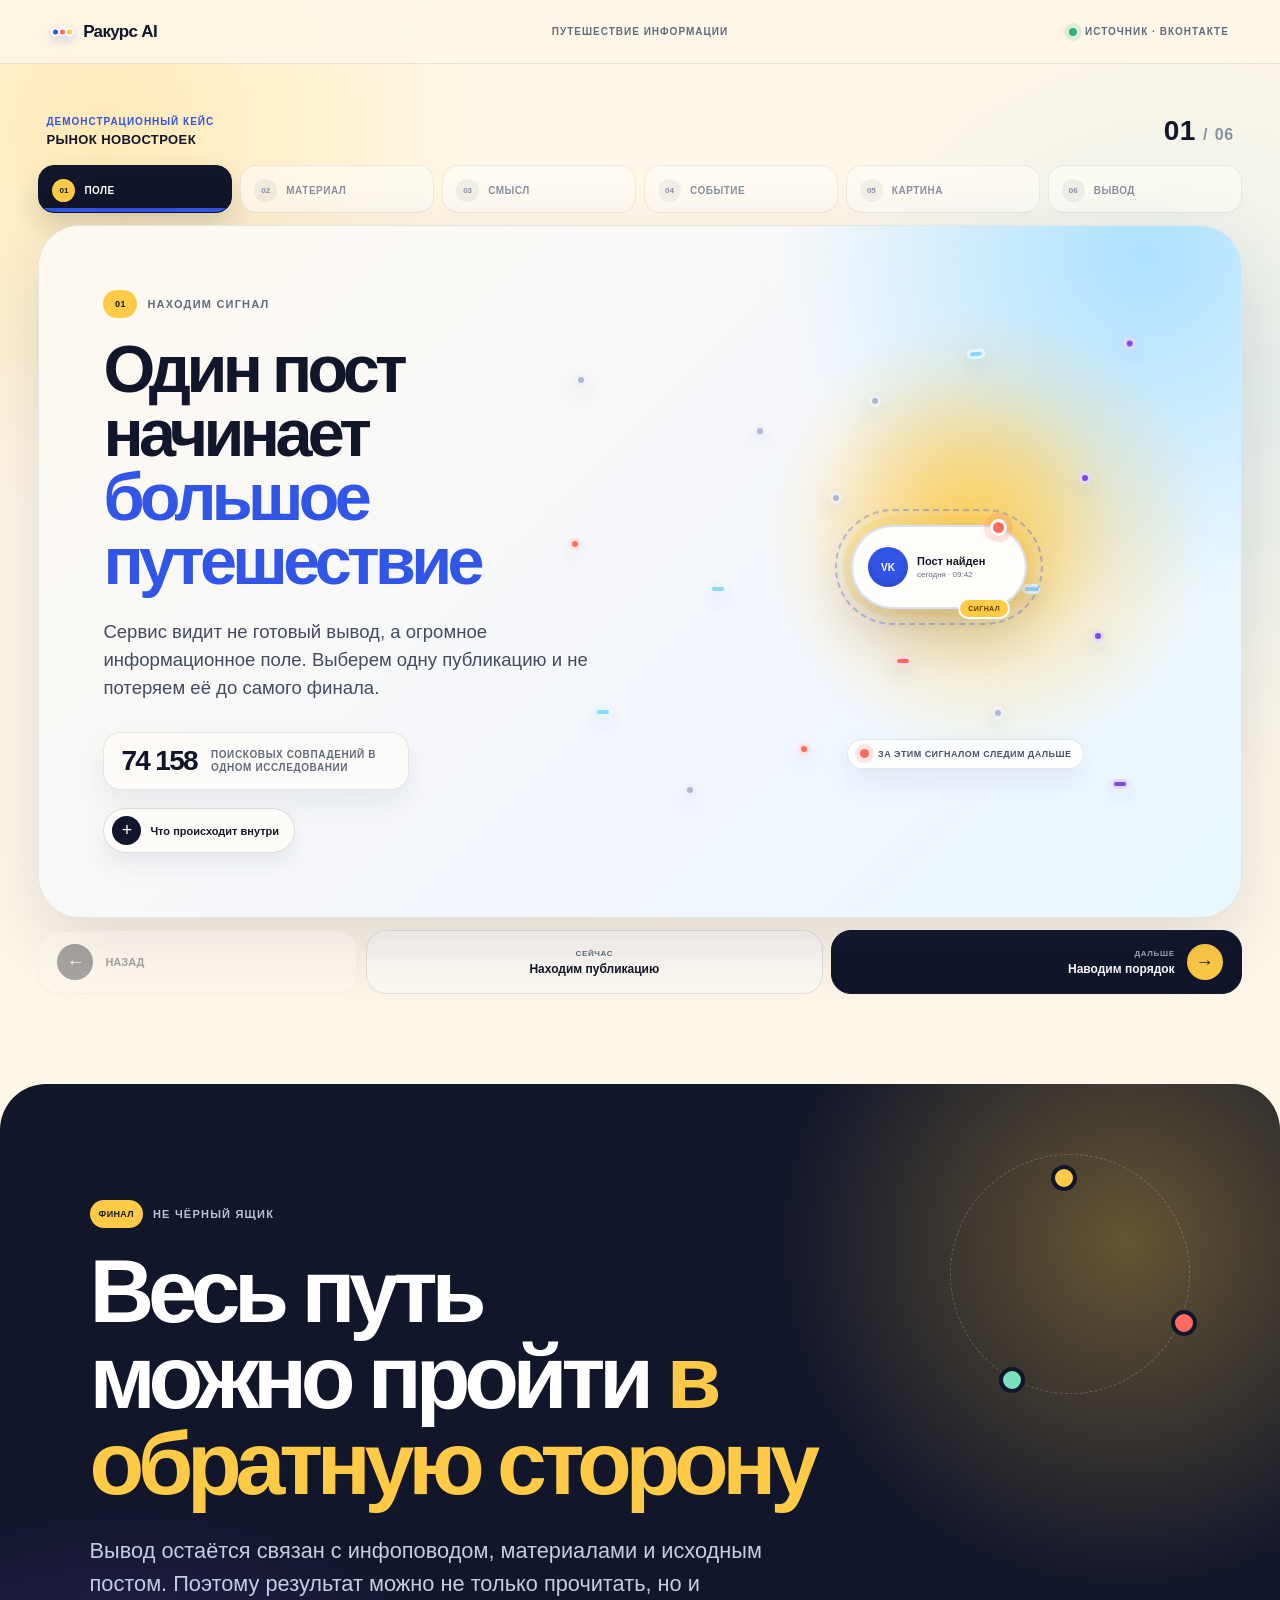
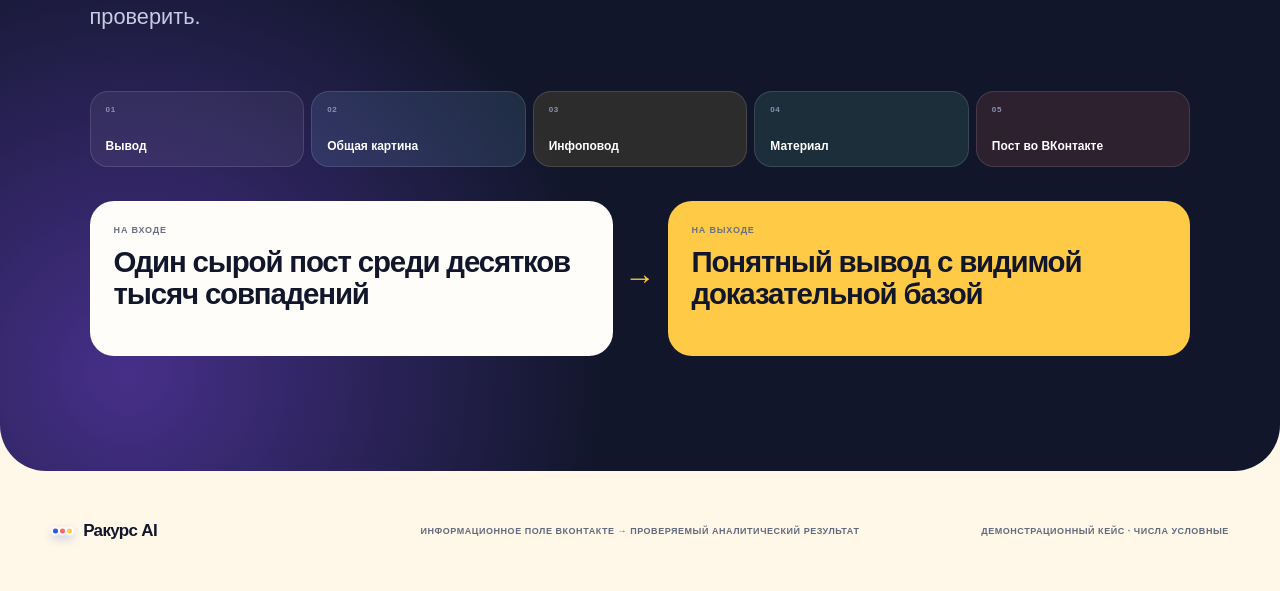
==== commit 2d44b5a5: "Publish Rakurs AI tunnel flow" ====
--- a/web/service-flow/v2/index.html
+++ b/web/service-flow/v2/index.html
@@ -10,10 +10,10 @@
     <meta name="referrer" content="no-referrer" />
     <meta
       name="description"
-      content="Путь одного поста во ВКонтакте — от поискового совпадения до проверяемого аналитического вывода vkboard."
+      content="Путь одного поста во ВКонтакте — от поискового совпадения до проверяемого аналитического вывода Ракурс AI."
     />
     <meta name="theme-color" content="#fff7e6" />
-    <title>Как работает vkboard — путешествие одной публикации</title>
+    <title>Как работает Ракурс AI — путешествие одной публикации</title>
     <link rel="stylesheet" href="./styles.css" />
     <script src="./script.js" defer></script>
   </head>
@@ -21,9 +21,9 @@
     <a class="skip-link" href="#journey">Перейти к истории</a>
 
     <header class="site-header">
-      <a class="brand" href="#journey" aria-label="vkboard — к началу истории">
+      <a class="brand" href="#journey" aria-label="Ракурс AI — к началу истории">
         <span class="brand-mark" aria-hidden="true"><i></i><i></i><i></i></span>
-        <span>vkboard</span>
+        <span>Ракурс AI</span>
       </a>
       <p class="header-note">Путешествие информации</p>
       <p class="header-source"><span aria-hidden="true"></span> Источник · ВКонтакте</p>
@@ -388,7 +388,7 @@
     <footer>
       <a class="brand" href="#journey">
         <span class="brand-mark" aria-hidden="true"><i></i><i></i><i></i></span>
-        <span>vkboard</span>
+        <span>Ракурс AI</span>
       </a>
       <p>Информационное поле ВКонтакте → проверяемый аналитический результат</p>
       <p class="footer-note">Демонстрационный кейс · числа условные</p>
